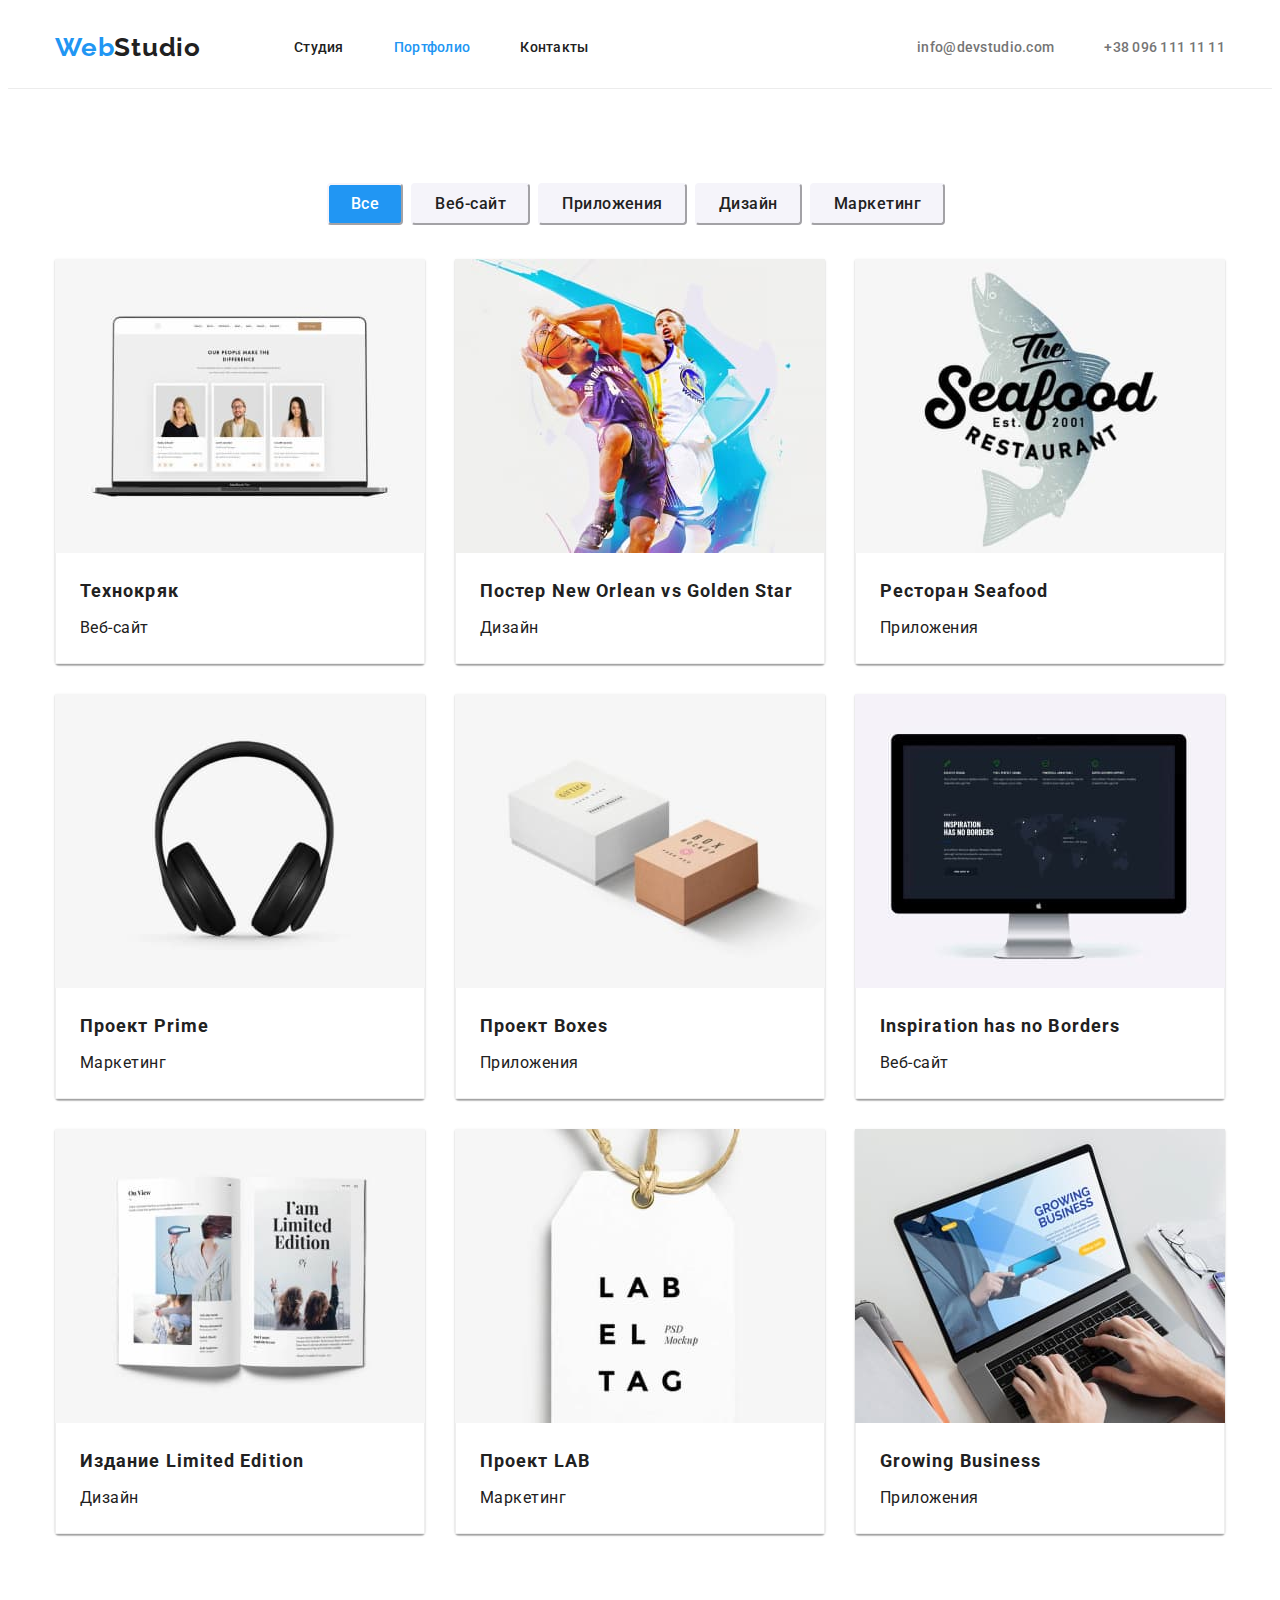
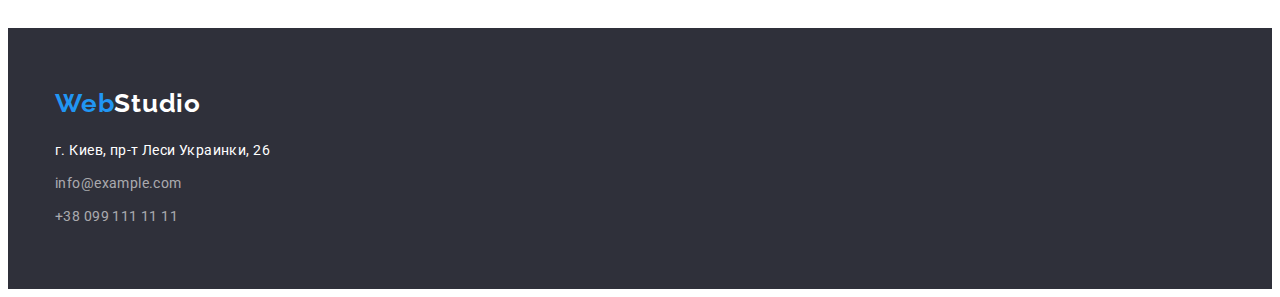
==== portfolio.html @ 254a4449 "Initial commit" ====
<!DOCTYPE html>
<html lang="ru">
  <head>
    <meta charset="UTF-8" />
    <meta http-equiv="X-UA-Compatible" content="IE=edge" />
    <meta name="viewport" content="width=device-width, initial-scale=1.0" />
    <title>Document</title>
    <link
      rel="stylesheet"
      href="https://cdnjs.cloudflare.com/ajax/libs/modern-normalize/1.1.0/modern-normalize.min.css"
      integrity="sha512-wpPYUAdjBVSE4KJnH1VR1HeZfpl1ub8YT/NKx4PuQ5NmX2tKuGu6U/JRp5y+Y8XG2tV+wKQpNHVUX03MfMFn9Q=="
      crossorigin="anonymous"
      referrerpolicy="no-referrer"
    />
    <link rel="stylesheet" href="./css/styles.css" />
    <link rel="preconnect" href="https://fonts.googleapis.com" />
    <link rel="preconnect" href="https://fonts.gstatic.com" crossorigin />
    <link
      href="https://fonts.googleapis.com/css2?family=Raleway:wght@700&family=Roboto:wght@400;500;700;900&display=swap"
      rel="stylesheet"
    />
  </head>
  <body>
    <header class="header header-portfolio">
      <div class="container">
        <!--Робимо верхню рамку-->
        <nav class="nav nav-portfolio">
          <a class="logo" href="./index.html" rel="noopener nofollow noreferrer"
            >Web<span class="logo-span">Studio</span></a
          >
          <ul class="nav-list ul">
            <li class="li">
              <a class="navigation-header" href="./index.html">Студия</a>
            </li>
            <li class="li">
              <a class="navigation-header current" href="./portfolio.html"
                >Портфолио</a
              >
            </li>
            <li class="li">
              <a class="navigation-header" href="#">Контакты</a>
            </li>
          </ul>
          <ul class="contacts-list ul">
            <li class="li">
              <a class="navigation-contacts" href="mailto:info@devstudio.com"
                >info@devstudio.com</a
              >
            </li>
            <li class="li">
              <a class="navigation-contacts" href="tel:+380961111111"
                >+38 096 111 11 11</a
              >
            </li>
          </ul>
        </nav>
      </div>
    </header>

    <!-- Кнопки -->

    <main>
      <section class="section">
        <div class="container">
          <h1 hidden>Main</h1>
          <ul class="li filters">
            <li class="">
              <button type="button" class="button secondary current">
                Все
              </button>
            </li>
            <li class="">
              <button type="button" class="button secondary">Веб-сайт</button>
            </li>
            <li class="">
              <button type="button" class="button secondary">Приложения</button>
            </li>
            <li class="">
              <button type="button" class="button secondary">Дизайн</button>
            </li>
            <li class="">
              <button type="button" class="button secondary">Маркетинг</button>
            </li>
          </ul>
          <!-- Portfolio -->
          <ul class="li portfolio card-set">
            <li class="card-set-item">
              <figure class="li">
                <img
                  class="portfolio-image"
                  src="./images/portfolio/img.jpg"
                  alt="Технокряк"
                  width="370"
                  height="294"
                />
                <figcaption class="portfolio-figure">
                  <h2 class="portfolio-head">Технокряк</h2>
                  <p class="portfolio-class">Веб-сайт</p>
                </figcaption>
              </figure>
            </li>
            <li class="card-set-item">
              <figure class="li">
                <img
                  class="portfolio-image"
                  src="./images/portfolio/img-1.jpg"
                  alt="Постер New Orlean vs Golden Star"
                  width="370"
                  height="294"
                />
                <figcaption class="portfolio-figure">
                  <h2 class="portfolio-head">
                    Постер New Orlean vs Golden Star
                  </h2>
                  <p class="portfolio-class">Дизайн</p>
                </figcaption>
              </figure>
            </li>
            <li class="card-set-item">
              <figure class="li">
                <img
                  class="portfolio-image"
                  src="./images/portfolio/img-2.jpg"
                  alt="Ресторан Seafood"
                  width="370"
                  height="294"
                />
                <figcaption class="portfolio-figure">
                  <h2 class="portfolio-head">Ресторан Seafood</h2>
                  <p class="portfolio-class">Приложения</p>
                </figcaption>
              </figure>
            </li>
            <li class="card-set-item">
              <figure class="li">
                <img
                  class="portfolio-image"
                  src="./images/portfolio/img-3.jpg"
                  alt="Проект Prime"
                  width="370"
                  height="294"
                />
                <figcaption class="portfolio-figure">
                  <h2 class="portfolio-head">Проект Prime</h2>
                  <p class="portfolio-class">Маркетинг</p>
                </figcaption>
              </figure>
            </li>
            <li class="card-set-item">
              <figure class="li">
                <img
                  class="portfolio-image"
                  src="./images/portfolio/img-4.jpg"
                  alt="Проект Boxes"
                  width="370"
                  height="294"
                />
                <figcaption class="portfolio-figure">
                  <h2 lang="en" class="portfolio-head">Проект Boxes</h2>
                  <p class="portfolio-class">Приложения</p>
                </figcaption>
              </figure>
            </li>
            <li class="card-set-item">
              <figure class="li">
                <img
                  class="portfolio-image"
                  lang="en"
                  src="./images/portfolio/img-5.jpg"
                  alt="Inspiration has no Borders"
                  width="370"
                  height="294"
                />
                <figcaption class="portfolio-figure">
                  <h2 class="portfolio-head">Inspiration has no Borders</h2>
                  <p class="portfolio-class">Веб-сайт</p>
                </figcaption>
              </figure>
            </li>
            <li class="card-set-item">
              <figure class="li">
                <img
                  class="portfolio-image"
                  src="./images/portfolio/img-6.jpg"
                  alt="Издание Limited Edition"
                  width="370"
                  height="294"
                />
                <figcaption class="portfolio-figure">
                  <h2 class="portfolio-head">Издание Limited Edition</h2>
                  <p class="portfolio-class">Дизайн</p>
                </figcaption>
              </figure>
            </li>
            <li class="card-set-item">
              <figure class="li">
                <img
                  class="portfolio-image"
                  src="./images/portfolio/img-7.jpg"
                  alt="Проект LAB"
                  width="370"
                  height="294"
                />
                <figcaption class="portfolio-figure">
                  <h2 class="portfolio-head">Проект LAB</h2>
                  <p class="portfolio-class">Маркетинг</p>
                </figcaption>
              </figure>
            </li>
            <li class="card-set-item">
              <figure class="li">
                <img
                  class="portfolio-image"
                  lang="en"
                  src="./images/portfolio/img-8.jpg"
                  alt="Growing Business"
                  width="370"
                  height="294"
                />
                <figcaption class="portfolio-figure">
                  <h2 class="portfolio-head">Growing Business</h2>
                  <p class="portfolio-class">Приложения</p>
                </figcaption>
              </figure>
            </li>
          </ul>
        </div>
      </section>
    </main>

    <footer class="footer grey">
      <div class="container">
        <a class="logo" href="./index.html"
          >Web<span class="logo-footer">Studio</span></a
        >
        <address class="address">
          <ul class="li">
            <li class="address-phisic">г. Киев, пр-т Леси Украинки, 26</li>
            <li class="address-digit mail">
              <a class="navigation-address" href="mailto:info@example.com"
                >info@example.com</a
              >
            </li>
            <li class="address-digit tel">
              <a class="navigation-address" href="tel:+380991111111"
                >+38 099 111 11 11</a
              >
            </li>
          </ul>
        </address>
      </div>
    </footer>
  </body>
</html>
---- css/styles.css ----
/* main */
:root{
    /* Colors */
    --color-text-main: #212121;
    --color-text-secondary: #757575;
    --color-button-prima:#FFFFFF;
    --color-button-second:#2196F3;
    --color-botton-hover: #188CE8;
    --color-bg-hero: #2F303A;
    --color-bg-secondary:#F5F4FA;
    --color-border:#EEEEEE;
    --color-header-border: #ECECEC;
    
    /*Змінні для сітки  */
    --item-number: 3;
    --indent: 30px;
}

/* обнулення стилів */
.li {
    list-style: none;
    margin: 0;
    padding: 0;
}

/* Змінні для сітки */

.card-set{display: flex;
flex-wrap: wrap;
margin: calc(-1 * var(--indent) /2);
}

.card-set-item{flex-basis: calc((100% - var(--indent) * var(--item-number)) / var(--item-number));
margin:calc(var(--indent) / 2)
}

/* селектори тегів */
*,
*::before,
*::after{box-sizing: border-box;}
body {
    font-family: 'Roboto', sans-serif;
    font-size: 14px;
    letter-spacing: 0.03em;
    color: var(--color-text-main);
}
h1,h2,h2,h4,p{
    margin: 0;
}
img{display: block;
max-width: 100%;
height:auto;
} 


/* контейнер */

.container{box-sizing: border-box;    

width: 1200px;
padding-left: 15px;
padding-right: 15px;
margin-left: auto;
margin-right: auto;}

/* Верхня рамка */

.header{border-bottom: 1px solid var(--color-header-border);}

.navigation-header {
    text-decoration: none;
    color: var(--color-text-main);
    font-weight: 500;
    line-height: 1.14;
    letter-spacing: 0.02em;}
    
.current {
    color: var(--color-button-second)
}

/* logo */
.logo {
    display: inline-block;

    text-decoration: none;
    color: var(--color-button-second);
    font-family: 'Raleway', sans-serif;
    font-style: normal;
    font-weight: 700;
    font-size: 26px;
    line-height: 1.2;
    letter-spacing: 0.03em;  
}

.logo .logo-span{color: var(--color-text-main);}
.logo-footer{display: inline-flex;
    color: var(--color-button-prima);
margin-bottom: 20px;}

/* Navigation */
.nav{display: flex;
align-items: center;
}

.nav-list{display: flex;
    margin:0;
    padding-left: 0;
margin-left: 93px;}
.nav-list .li + .li {margin-left: 50px;
}


.navigation-contacts{
    color: var(--color-text-secondary);
    text-decoration: none;
    font-weight: 500;
    line-height: 1.14;
    letter-spacing: 0.02em;
}

/* Contacts */
.contacts-list{display: flex;
    margin:0;
    padding-left: 0;
    margin-left: auto;
}
.contacts-list .li + .li{margin-left: 50px;
}

.navigation-header, 
.navigation-contacts{
    display: block;
    
    padding-top: 32px;
    padding-bottom: 32px;}

.navigation-header:hover,
.navigation-header:focus,
.navigation-contacts:hover,
.navigation-contacts:focus,
.navigation-address:hover,
.navigation-address:focus {

    color: var(--color-button-second);
    filter: drop-shadow(rgba(0, 0, 0, 0.25));
}

/* Hero */
.hero{
text-align: center;
align-items: center;

}
.hero-header {
        max-width: 650px;
        margin: 0 auto;
    

    color: var(--color-button-prima);
    font-weight: 900;
    font-size: 44px;
    line-height: 1.36;
    letter-spacing: 0.06em;
    text-transform: uppercase;
  
}
.grey {
    background-color: var(--color-bg-hero);
    padding: 60px 0;
    padding-top: 60px;
}
.hero.grey{
    padding: 200px 0;
}

/* buttons */
.button{
    display: inline-block;
    padding: 6px 22px;
    font-size: 16px;
    border-radius: 4px;
    cursor: pointer;
     
}

.button.primary{
    background-color:var(--color-button-second);
    color: var(--color-button-prima);
    align-items: center;
    font-family: inherit;
    font-weight: 700;
    line-height: 1.88;
    letter-spacing: 0.06em;
    margin: auto;
 }

.button.primary:hover,
.button.primary:focus{background-color: var(--color-botton-hover);}
.button.secondary {
    
    background-color: var(--color-bg-secondary);
    color: var(--color-text-main);
    filter: drop-shadow(rgba(0, 0, 0, 0.25));
    border-color: var(--color-bg-secondary);
    font-family: inherit;
    font-weight: 500;
    line-height: 1.63;
    letter-spacing: 0.03em;
}

.button.secondary:hover,
.button.secondary:focus{
    background-color: var(--color-button-second);
    color: var(--color-button-prima);
    filter: drop-shadow(rgba(0, 0, 0, 0.25));
}

.button.secondary.current {
    background-color: var(--color-button-second);
        color: var(--color-button-prima);
        filter: drop-shadow(rgba(0, 0, 0, 0.25));
    }

/* Описание преимуществ */
.advantage{padding: 94px 0;}
.advant-list, .work-list, .team-list{
    display: flex;
}
/* .advant-list .li+.li {
    margin-left: 30px;
} */

/* Чем занимаемся */
.work{padding-bottom: 94px;}

/* Команда */

.card-set-item{
background: #FFFFFF;
   
    box-shadow: 0px 1px 3px rgba(0, 0, 0, 0.12),
                0px 1px 1px rgba(0, 0, 0, 0.14), 
                0px 2px 1px rgba(0, 0, 0, 0.2);
    border-radius: 0px 0px 4px 4px;
    }

.team-header{
margin-bottom: 50px;}

.team-list{--item-number: 4;
}

.team-caption{padding: 30px;
    background-color: var(--color-button-prima);
  
}

.advant-title.work.team-header.team-title{color:var(--color-text-main);
letter-spacing: 0.03em;}
.advant-text.team-par.portfolio-class {
    color: var(--color-text-secondary);
    text-shadow: gba(0, 0, 0, 0.25);
    letter-spacing: 0.03em;
}

.advant-title{margin: 0 0 10px 0;
    
    font-size: 14px;
    font-weight: 700;
    line-height: 1.14;
    text-transform: uppercase;}

.advant-text{font-weight: 400;
    line-height: 1.71;
    color: var(--color-text-secondary)
   }

.advant-item{margin-right: 30px;}

/* Чем занимаемся */
.work-head,
.team-header{font-weight: 700;
    font-size: 36px;
    line-height: 1.17;
    text-align: center;
    }

.work-head{margin-bottom: 50px;}

/* Команда */
.team{background-color: var(--color-bg-secondary);
    padding-top: 94px;
    padding-bottom: 94px;}
.team-title{margin: 0 0 10px 0;
    
    font-weight: 500;
    font-size: 16px;
    line-height: 1.19;
    text-align: center;
    }
.team-par{font-weight: 400;
    font-size: 16px;
    line-height: 1.36;
    text-align: center;
    }



/* Футтер */

.address{font-weight: 400;
    font-style: normal;
    line-height: 1.71;
    letter-spacing: 0.03em;
}
.address-phisic{color: rgba(255, 255, 255, 1);
    margin-bottom: 9px;
  }

.navigation-address {
    color: rgba(255, 255, 255, 0.6);
    font-family: inherit;
    line-height: 1.71;
    text-decoration: none;}

.footer{margin-bottom: 0%;
}

.mail{ display: block;
    margin-bottom: 9px;}





/* portfolio */

.section{padding: 94px 0;}

/* Кнопки фільтрації */


.filters{display: flex;
justify-content: center;
margin-bottom: 34px;
}

.button.secondary{margin-right: 8px;}
.button.secondary:not(:last-child){margin: 0px;}

.portfolio-figure{padding: 20px 24px;
    border-bottom:1px solid var(--color-border);
    border-left: 1px solid var(--color-border);
    border-right: 1px solid var(--color-border);
}
.portfolio-head{margin-bottom: 4px;
    letter-spacing:0.06em;
    font-weight: 700;
    font-size: 18px;
    line-height: 2;
} 
.portfolio-class{font-weight: 400;
    font-size: 16px;
    line-height: 1.88;
    letter-spacing: 0.03em;}
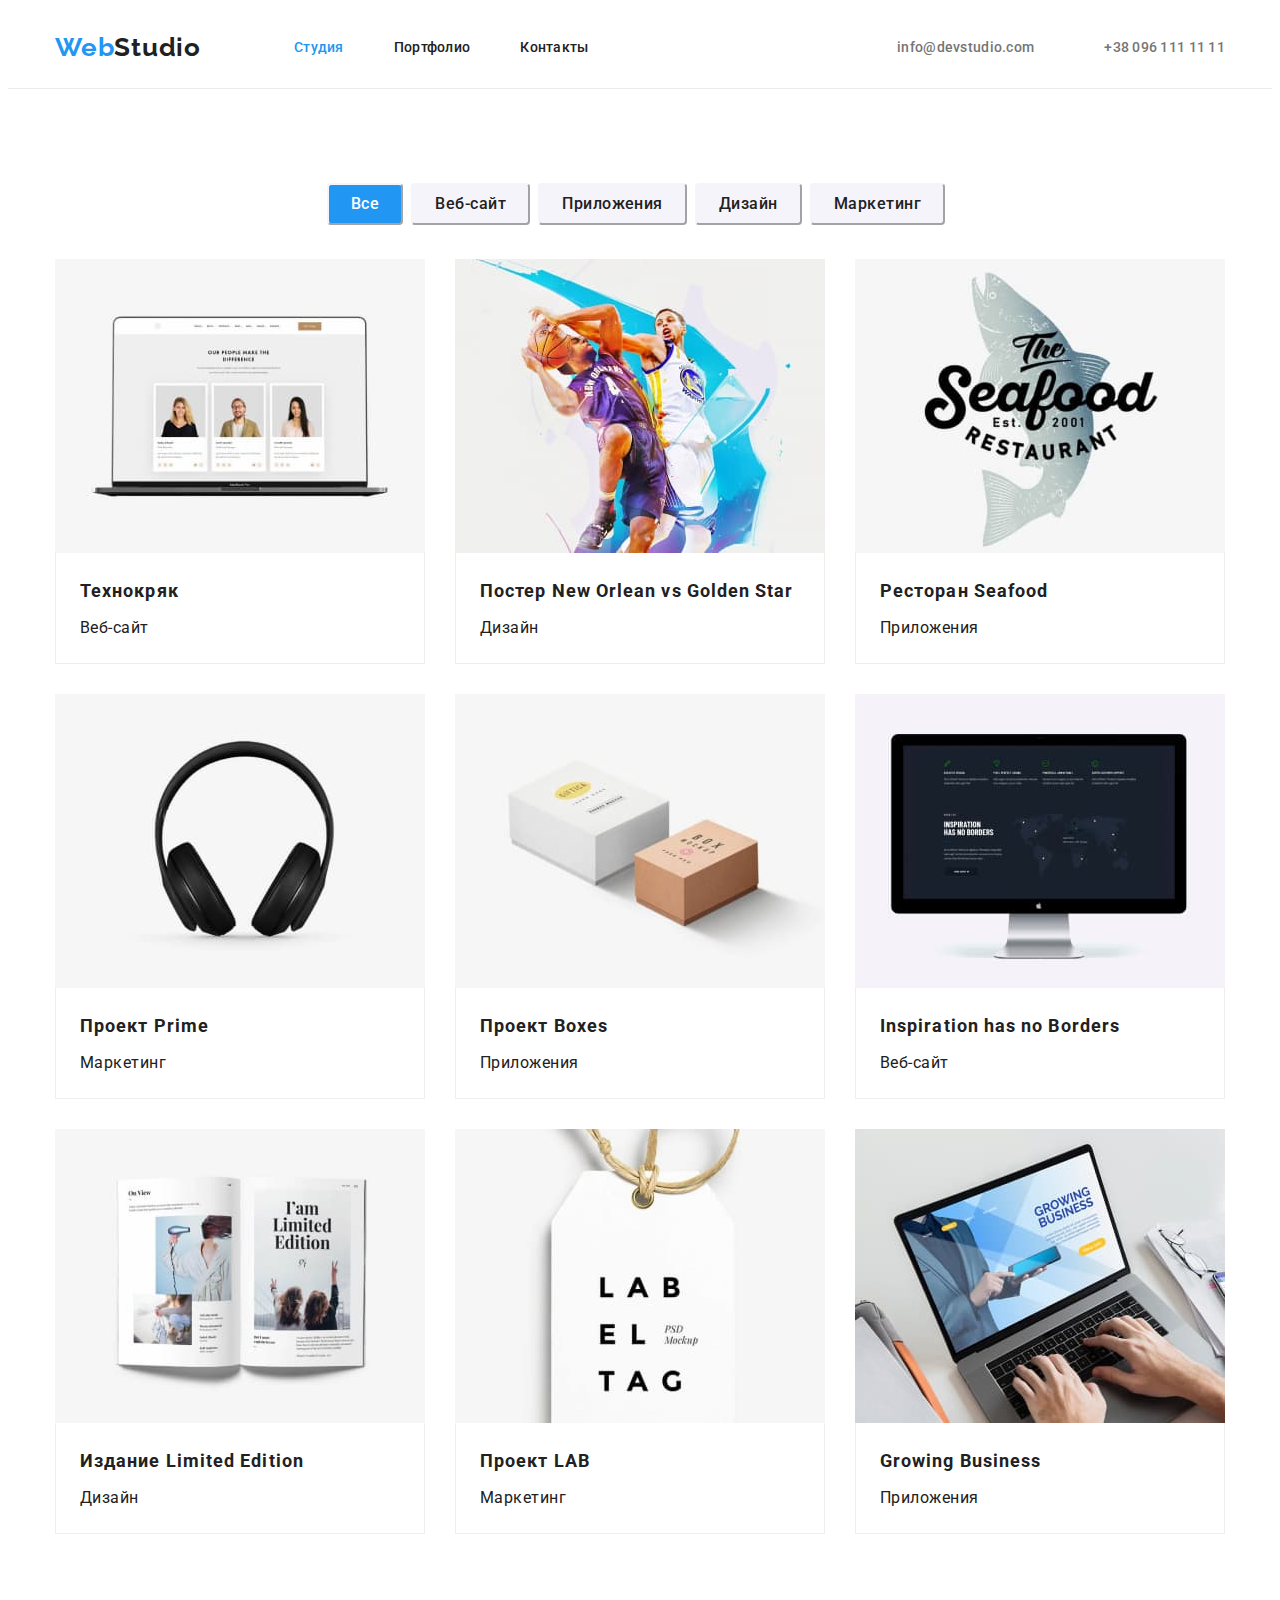
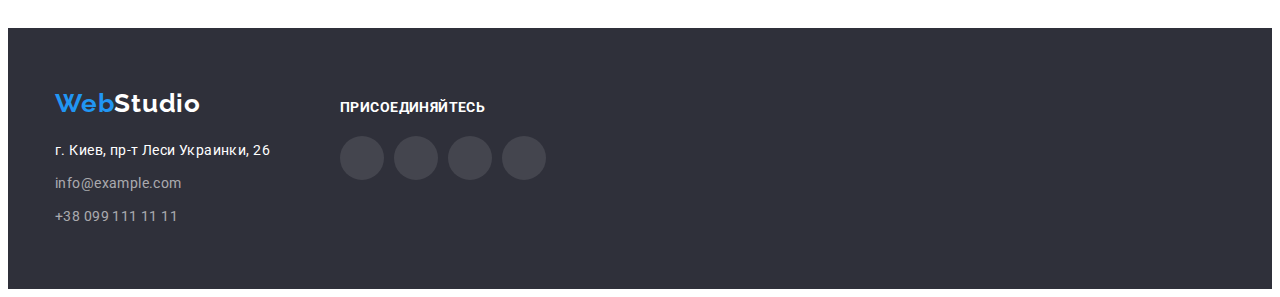
==== commit 7537c9ba: "DZ-поправки" ====
--- a/portfolio.html
+++ b/portfolio.html
@@ -21,35 +21,42 @@
     />
   </head>
   <body>
-    <header class="header header-portfolio">
+    <header class="header">
       <div class="container">
         <!--Робимо верхню рамку-->
-        <nav class="nav nav-portfolio">
+
+        <nav class="nav">
           <a class="logo" href="./index.html" rel="noopener nofollow noreferrer"
             >Web<span class="logo-span">Studio</span></a
           >
           <ul class="nav-list ul">
             <li class="li">
-              <a class="navigation-header" href="./index.html">Студия</a>
+              <a class="navigation-header current" href="./index.html"
+                >Студия</a
+              >
             </li>
             <li class="li">
-              <a class="navigation-header current" href="./portfolio.html"
-                >Портфолио</a
-              >
+              <a class="navigation-header" href="./portfolio.html">Портфолио</a>
             </li>
             <li class="li">
               <a class="navigation-header" href="#">Контакты</a>
             </li>
           </ul>
           <ul class="contacts-list ul">
-            <li class="li">
-              <a class="navigation-contacts" href="mailto:info@devstudio.com"
-                >info@devstudio.com</a
+            <li class="li contacts-icon">
+              <a class="navigation-contacts" href="mailto:info@devstudio.com">
+                <svg class="contacts-envelope">
+                  <use href="./images/icon.svg#icon-envelope"></use>
+                </svg>
+                info@devstudio.com</a
               >
             </li>
-            <li class="li">
-              <a class="navigation-contacts" href="tel:+380961111111"
-                >+38 096 111 11 11</a
+            <li class="li contacts-icon">
+              <a class="navigation-contacts" href="tel:+380961111111">
+                <svg class="contacts-phone">
+                  <use href="./images/icon.svg#icon-smartphone"></use>
+                </svg>
+                +38 096 111 11 11</a
               >
             </li>
           </ul>
@@ -84,7 +91,7 @@
           </ul>
           <!-- Portfolio -->
           <ul class="li portfolio card-set">
-            <li class="card-set-item">
+            <li class="card-set-item portfolio-item">
               <figure class="li">
                 <img
                   class="portfolio-image"
@@ -99,7 +106,7 @@
                 </figcaption>
               </figure>
             </li>
-            <li class="card-set-item">
+            <li class="card-set-item portfolio-item">
               <figure class="li">
                 <img
                   class="portfolio-image"
@@ -116,7 +123,7 @@
                 </figcaption>
               </figure>
             </li>
-            <li class="card-set-item">
+            <li class="card-set-item portfolio-item">
               <figure class="li">
                 <img
                   class="portfolio-image"
@@ -131,7 +138,7 @@
                 </figcaption>
               </figure>
             </li>
-            <li class="card-set-item">
+            <li class="card-set-item portfolio-item">
               <figure class="li">
                 <img
                   class="portfolio-image"
@@ -146,7 +153,7 @@
                 </figcaption>
               </figure>
             </li>
-            <li class="card-set-item">
+            <li class="card-set-item portfolio-item">
               <figure class="li">
                 <img
                   class="portfolio-image"
@@ -161,7 +168,7 @@
                 </figcaption>
               </figure>
             </li>
-            <li class="card-set-item">
+            <li class="card-set-item portfolio-item">
               <figure class="li">
                 <img
                   class="portfolio-image"
@@ -177,7 +184,7 @@
                 </figcaption>
               </figure>
             </li>
-            <li class="card-set-item">
+            <li class="card-set-item portfolio-item">
               <figure class="li">
                 <img
                   class="portfolio-image"
@@ -192,7 +199,7 @@
                 </figcaption>
               </figure>
             </li>
-            <li class="card-set-item">
+            <li class="card-set-item portfolio-item">
               <figure class="li">
                 <img
                   class="portfolio-image"
@@ -207,7 +214,7 @@
                 </figcaption>
               </figure>
             </li>
-            <li class="card-set-item">
+            <li class="card-set-item portfolio-item">
               <figure class="li">
                 <img
                   class="portfolio-image"
@@ -230,24 +237,81 @@
 
     <footer class="footer grey">
       <div class="container">
-        <a class="logo" href="./index.html"
-          >Web<span class="logo-footer">Studio</span></a
-        >
-        <address class="address">
-          <ul class="li">
-            <li class="address-phisic">г. Киев, пр-т Леси Украинки, 26</li>
-            <li class="address-digit mail">
-              <a class="navigation-address" href="mailto:info@example.com"
-                >info@example.com</a
-              >
-            </li>
-            <li class="address-digit tel">
-              <a class="navigation-address" href="tel:+380991111111"
-                >+38 099 111 11 11</a
-              >
-            </li>
-          </ul>
-        </address>
+        <ul class="footer-list li">
+          <li class="footer-list-item">
+            <a class="logo" href="./index.html"
+              >Web<span class="logo-footer">Studio</span></a
+            >
+            <address class="address">
+              <ul class="li">
+                <li class="address-phisic">г. Киев, пр-т Леси Украинки, 26</li>
+                <li class="address-digit mail">
+                  <a class="navigation-address" href="mailto:info@example.com"
+                    >info@example.com</a
+                  >
+                </li>
+                <li class="address-digit tel">
+                  <a class="navigation-address" href="tel:+380991111111"
+                    >+38 099 111 11 11</a
+                  >
+                </li>
+              </ul>
+            </address>
+          </li>
+          <li class="footer-list-item">
+            <h3 class="footer-header">Присоединяйтесь</h3>
+            <ul class="li footer-sm-list">
+              <li class="footer-sm-item">
+                <a
+                  class="footer-social-media"
+                  href=""
+                  target="_blank"
+                  rel="noopener noreference"
+                >
+                  <svg class="footer-sm-link">
+                    <use href="./images/icon.svg#icon-instagram-1"></use>
+                  </svg>
+                </a>
+              </li>
+              <li class="footer-sm-item">
+                <a
+                  class="footer-social-media"
+                  href=""
+                  target="_blank"
+                  rel="noopener noreference"
+                >
+                  <svg class="footer-sm-link">
+                    <use href="./images/icon.svg#icon-twitter-1"></use>
+                  </svg>
+                </a>
+              </li>
+              <li class="footer-sm-item">
+                <a
+                  class="footer-social-media"
+                  href=""
+                  target="_blank"
+                  rel="noopener noreference"
+                >
+                  <svg class="footer-sm-link">
+                    <use href="./images/icon.svg#icon-facebook-1"></use>
+                  </svg>
+                </a>
+              </li>
+              <li class="footer-sm-item">
+                <a
+                  class="footer-social-media"
+                  href=""
+                  target="_blank"
+                  rel="noopener noreference"
+                >
+                  <svg class="footer-sm-link">
+                    <use href="./images/icon.svg#icon-linkedin-1"></use>
+                  </svg>
+                </a>
+              </li>
+            </ul>
+          </li>
+        </ul>
       </div>
     </footer>
   </body>
--- a/css/styles.css
+++ b/css/styles.css
@@ -10,6 +10,7 @@
     --color-bg-secondary:#F5F4FA;
     --color-border:#EEEEEE;
     --color-header-border: #ECECEC;
+    --color-clients: #AFB1B8;
     
     /*Змінні для сітки  */
     --item-number: 3;
@@ -44,8 +45,20 @@
     letter-spacing: 0.03em;
     color: var(--color-text-main);
 }
-h1,h2,h2,h4,p{
+h1,h2,h3,h4,p{
     margin: 0;
+}
+
+h2{
+    font-weight: 700;
+    font-size: 36px;
+    line-height: 1.17;
+    text-align: center;
+}
+
+h3{
+    
+
 }
 img{display: block;
 max-width: 100%;
@@ -77,6 +90,8 @@
 .current {
     color: var(--color-button-second)
 }
+
+
 
 /* logo */
 .logo {
@@ -118,6 +133,8 @@
     letter-spacing: 0.02em;
 }
 
+
+
 /* Contacts */
 .contacts-list{display: flex;
     margin:0;
@@ -129,7 +146,7 @@
 
 .navigation-header, 
 .navigation-contacts{
-    display: block;
+    display: flex;
     
     padding-top: 32px;
     padding-bottom: 32px;}
@@ -139,13 +156,35 @@
 .navigation-contacts:hover,
 .navigation-contacts:focus,
 .navigation-address:hover,
-.navigation-address:focus {
-
+.navigation-address:focus
+ {
     color: var(--color-button-second);
     filter: drop-shadow(rgba(0, 0, 0, 0.25));
 }
 
+.contacts-icon{
+    display: flex;
+    justify-content:center;
+    align-items: center;
+}
+.contacts-envelope{
+    width: 16px;
+    height: 12px;
+    margin-right: 10px;
+    fill: currentColor;
+}
+.contacts-phone {
+    width: 10px;
+    height: 16px;
+    margin-right: 10px;
+    fill: currentColor;
+}
+
+
+
+
 /* Hero */
+
 .hero{
 text-align: center;
 align-items: center;
@@ -168,12 +207,18 @@
     background-color: var(--color-bg-hero);
     padding: 60px 0;
     padding-top: 60px;
+
+ 
 }
 .hero.grey{
     padding: 200px 0;
+
+    background-image: linear-gradient(rgba(47, 48, 58, 0.4), rgba(47, 48, 58, 0.4)), url(../images/Hero.jpg);
+    background-size: cover;
 }
 
 /* buttons */
+
 .button{
     display: inline-block;
     padding: 6px 22px;
@@ -222,6 +267,7 @@
     }
 
 /* Описание преимуществ */
+
 .advantage{padding: 94px 0;}
 .advant-list, .work-list, .team-list{
     display: flex;
@@ -230,7 +276,34 @@
     margin-left: 30px;
 } */
 
+/* 
+.advant-item::before{
+    content:"";
+    display: inline-block;
+    width: 270px;
+    height: 120px;
+    background-color: var(--color-bg-secondary);
+    background-image: url("../images/icon.svg#icon-antenna-1");
+} */
+
+.advant-bg{
+    display: flex;
+    justify-content: center;
+    align-items: center;
+
+    margin-bottom: 30px;
+    background-color: var(--color-bg-secondary);
+    
+    width: 270px;
+    height: 120px;
+}
+.advant-icon{
+    width: 70px;
+    height: 70px;
+}
+
 /* Чем занимаемся */
+
 .work{padding-bottom: 94px;}
 
 /* Команда */
@@ -238,10 +311,10 @@
 .card-set-item{
 background: #FFFFFF;
    
-    box-shadow: 0px 1px 3px rgba(0, 0, 0, 0.12),
-                0px 1px 1px rgba(0, 0, 0, 0.14), 
-                0px 2px 1px rgba(0, 0, 0, 0.2);
-    border-radius: 0px 0px 4px 4px;
+box-shadow: 0px 1px 3px rgba(0, 0, 0, 0.12),
+            0px 1px 1px rgba(0, 0, 0, 0.14), 
+            0px 2px 1px rgba(0, 0, 0, 0.2);
+border-radius: 0px 0px 4px 4px;
     }
 
 .team-header{
@@ -277,13 +350,36 @@
 
 .advant-item{margin-right: 30px;}
 
+.team-sm-list{display: flex;
+justify-content: center;
+gap: 10px
+;
+}
+
+
+
+.team-social-media{
+border-radius: 50%;
+display: flex;
+align-items: center;
+justify-content: center;
+width: 40px;
+height: 40px;
+color: var(--color-clients);
+}
+
+.team-social-media:hover,
+.team-social-media:focus{
+    background-color: var(--color-button-second);
+    color: var(--color-button-prima);
+}
+
+.sm-link{
+    max-width: 20px;
+    max-height: 20px;
+    fill:currentColor;
+}
 /* Чем занимаемся */
-.work-head,
-.team-header{font-weight: 700;
-    font-size: 36px;
-    line-height: 1.17;
-    text-align: center;
-    }
 
 .work-head{margin-bottom: 50px;}
 
@@ -302,9 +398,47 @@
     font-size: 16px;
     line-height: 1.36;
     text-align: center;
+    margin-bottom: 16px;
     }
 
-
+/* Постоянные клиенты */
+
+.clients{padding: 94px 0;}
+.clients-header{padding-bottom: 50px;}
+
+.clients-list{
+    display: flex;
+    justify-content: center;
+    align-items: center;
+    gap: 30px;
+   
+ }
+
+
+.clients-items{display: flex;}
+.clients-link{
+    display: flex;
+    justify-content: center;
+    align-items: center;
+ 
+    color: var(--color-clients);
+    background-color: transparent;
+    border-color: var(--color-clients);
+    border-style: solid;
+    border-width: 1px;
+    width: 170px;
+    height: 92px;
+}
+.clients-link:not(:last-child) {
+    margin-right: 0px;
+}
+.clients-link:hover,
+.clients-link:focus{
+    color: var(--color-button-second);
+    }
+
+.clients-icon{ 
+    fill:currentColor;} 
 
 /* Футтер */
 
@@ -330,10 +464,48 @@
     margin-bottom: 9px;}
 
 
-
-
-
-/* portfolio */
+.footer-list{display: flex;
+gap: 70px;
+align-items: baseline   ;}
+
+.footer-header{margin-bottom: 20px;
+
+    font-size: 14px;
+    Line-height: 1.14;
+    text-transform: uppercase;
+    color: var(--color-button-prima);
+}
+
+.footer-sm-list{display: flex;
+gap:10px;}
+
+.footer-social-media {
+    border-radius: 50%;
+    display: flex;
+    align-items: center;
+    justify-content: center;
+    width: 44px;
+    height: 44px;
+    color: var(--color-button-prima);
+    background-color: rgba(255,255,255,0.1);
+}
+
+
+.footer-social-media:hover,
+.footer-social-media:focus {
+    background-color: var(--color-button-second);
+    color: var(--color-button-prima);
+}
+
+.footer-sm-link {
+    max-width: 20px;
+    max-height: 20px;
+    fill: currentColor;
+}
+
+
+
+/* PORTFOLIO */
 
 .section{padding: 94px 0;}
 
@@ -358,11 +530,18 @@
     font-weight: 700;
     font-size: 18px;
     line-height: 2;
+    text-align: left;
 } 
 .portfolio-class{font-weight: 400;
     font-size: 16px;
     line-height: 1.88;
     letter-spacing: 0.03em;}
 
-
-
+.card-set-item.portfolio-item{box-shadow: none;}
+
+.card-set-item.portfolio-item:hover{
+    box-shadow: 0px 1px 3px rgba(0, 0, 0, 0.12),
+            0px 1px 1px rgba(0, 0, 0, 0.14),
+            0px 2px 1px rgba(0, 0, 0, 0.2);
+}
+
